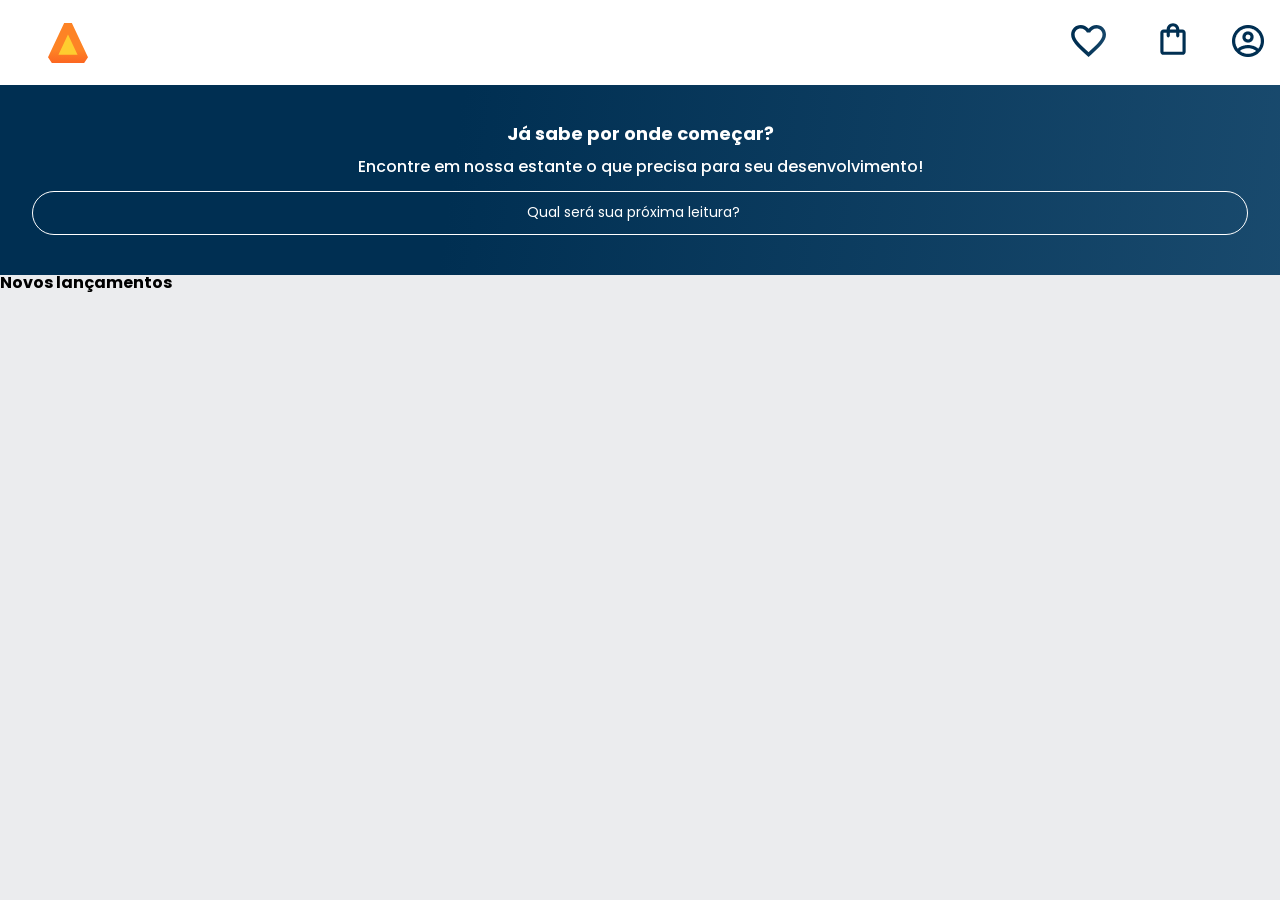
==== isa-main/index.html @ c51bbc83 "Add files via upload" ====
<!DOCTYPE html>
<html>

<head>
  <meta charset="UTF-8" />
  <meta name="viewport" content="width=device-width, initial-scale=1.0" />
  <title>AluraBooks</title>
  <link rel="stylesheet" href="reset.css" />
  <link rel="preconnect" href="https://fonts.googleapis.com" />
  <link rel="preconnect" href="https://fonts.gstatic.com" crossorigin />
  <link href="https://fonts.googleapis.com/css?family=Poppins:wght@300;400;500;700&display=swap" rel="stylesheet" />
  <link rel="stylesheet" href="styles.css" />
</head>

<body>
  <header class="cabeçalho">
    <div class="container">
      <input type="checkbox" id="menu" class="container__botao" />
      <label for="menu">
        <span class="cabeçalho__menu-hamburguer container__imagem"></span>
      </label>
      <ul class="lista-menu">
        <li class="lista-menu__titulo">Categorias</li>
        <li class="lista-menu__item">
          <a href="#" class="lista-menu__link">Programação</a>
        </li>
        <li class="lista-menu__item">
          <a href="#" class="lista-menu__link">Front-end</a>
        </li>
        <li class="lista-menu__item">
          <a href="#" class="lista-menu__link">Infraestrutura</a>
        </li>
        <li class="lista-menu__item">
          <a href="#" class="lista-menu__link">Business</a>
        </li>
        <li class="lista-menu__item">
          <a href="#" class="lista-menu__link">Design & UX</a>
        </li>
      </ul>
      <img src="img/Logo.svg" alt="Logo da Alurabooks" class="container__imagem">
    </div>
    <div class="container">
      <a href="#"><img src="img/Favoritos.svg" alt="Meus favoritos" class="container__imagem"></a>
      <a href="#"><img src="img/Compras.svg" alt="Carrinhos de compras" class="container__imagem"></a>
      <a href="#"><img src="img/Usuario.png" alt="Meu perfil" class="container__imagem"></a>
    </div>
  </header>
  <section class="banner">
    <h2 class="banner__titulo">Já sabe por onde começar?</h2>
    <p class="banner__texto">
      Encontre em nossa estante o que precisa para seu desenvolvimento!
    </p>
    <input type="search" class="banner__pesquisa" placeholder="Qual será sua próxima leitura?" />
  </section>
  <section class="carrossel">
    <h2 class="carrossel__titulo">Novos lançamentos</h2>
  </section>
</body>

</html>
---- isa-main/styles.css ----
@import url("styles/header.css");
@import url("styles/banner.css");
@import url("styles/carrossel.css");

:root {
    --cor-de-fundo: #EBECEE;
    --branco: #FFFFFF;
    --laranja: #EB9B00;
    --azul-degrade: linear-gradient(97.54deg, #002F52 35.49%, #326589 165.37%);
    --fonte-principal: "Poppins";
}

body {
    background-color: var(--cor-de-fundo);
    font-family: var(--fonte-principal);
    font-size: 16px;
    font-weight: 700;
}
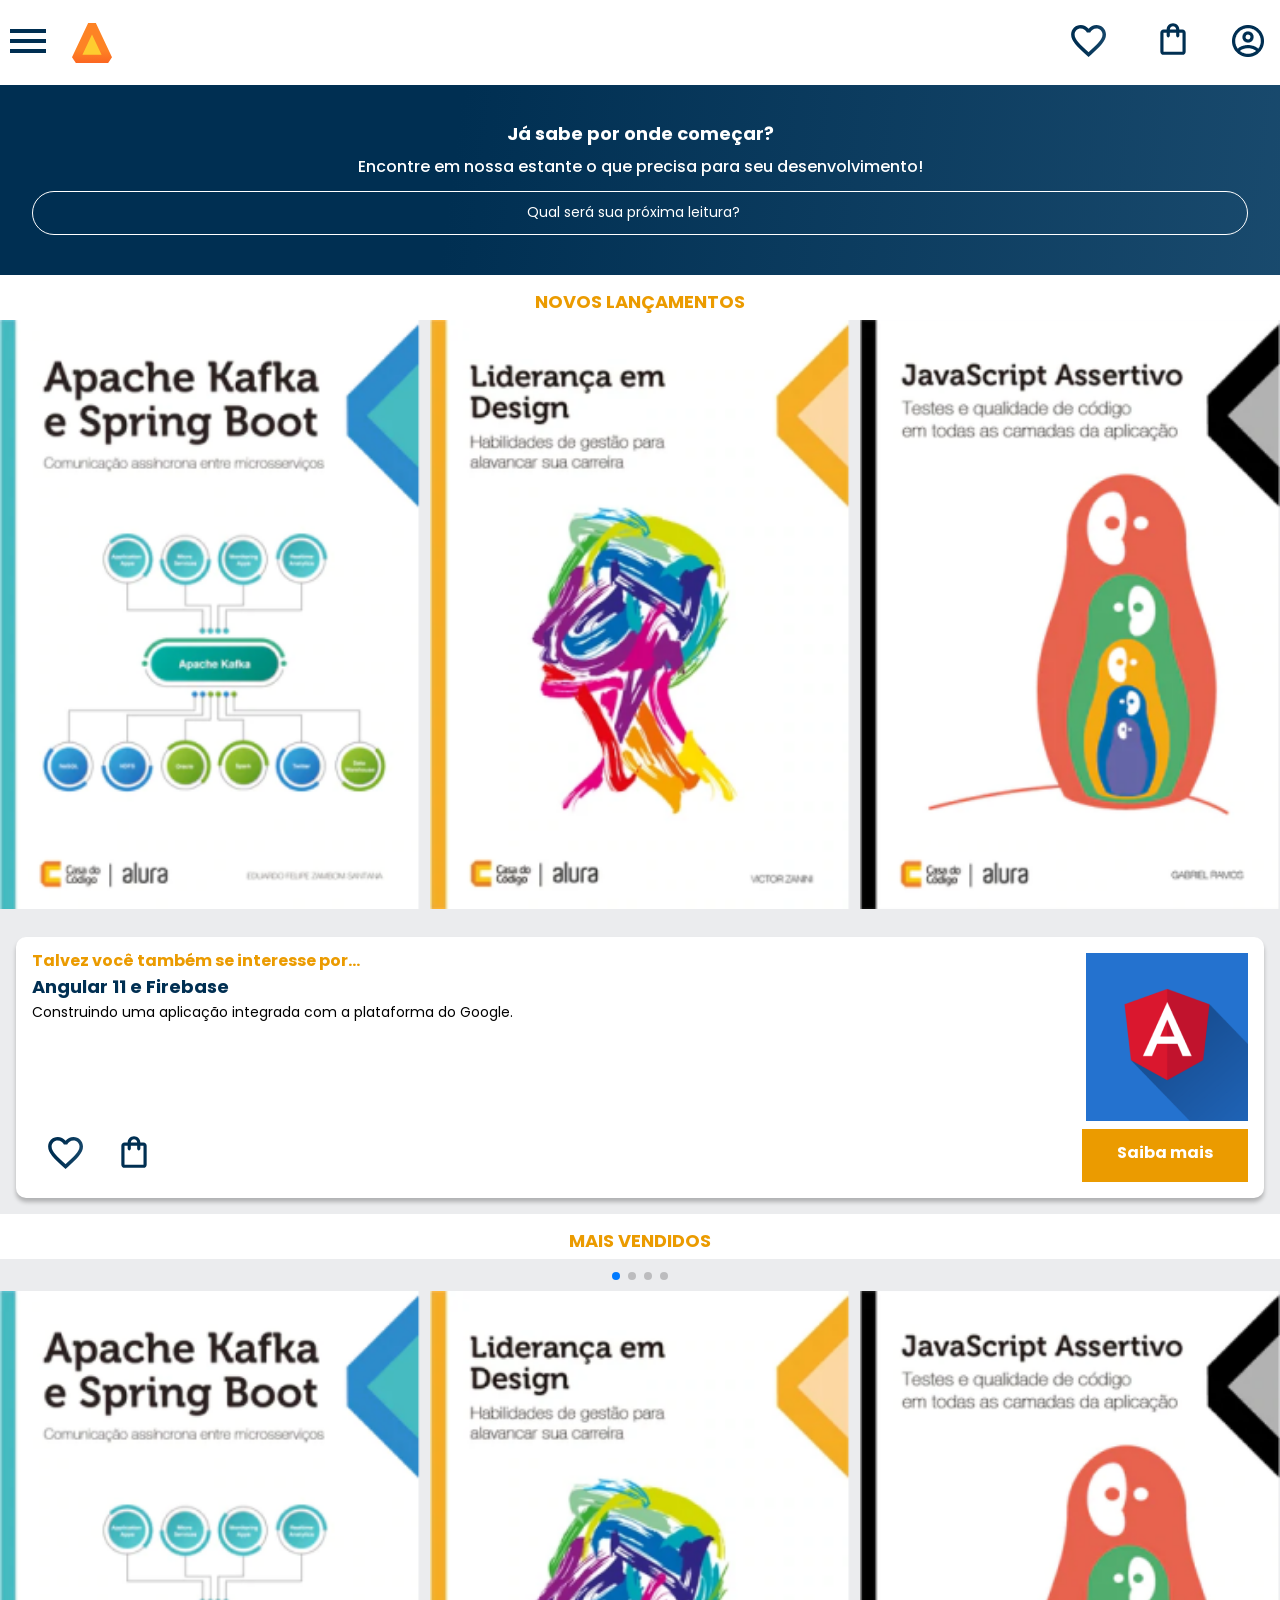
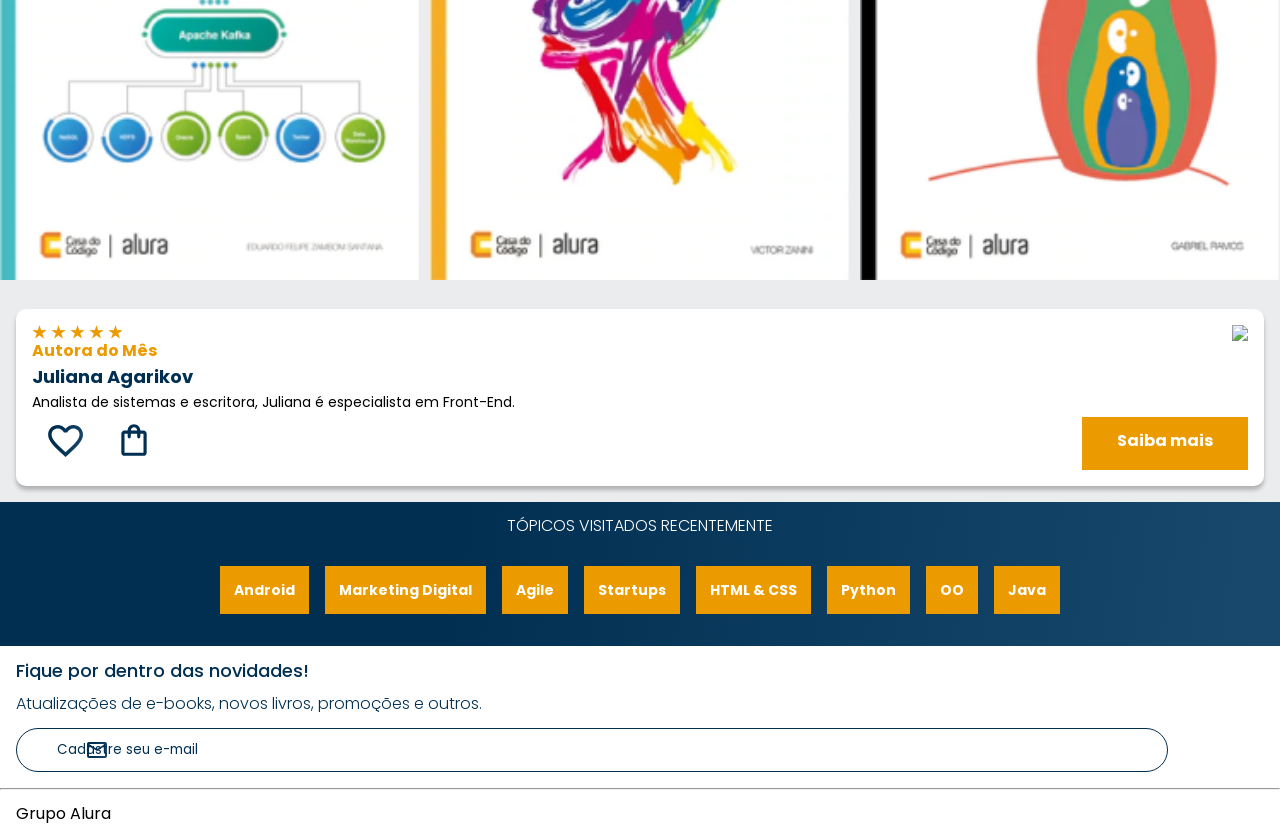
==== commit e246e7a2: "Add files via upload" ====
--- a/isa-main/index.html
+++ b/isa-main/index.html
@@ -2,20 +2,21 @@
 <html>
 
 <head>
-  <meta charset="UTF-8" />
-  <meta name="viewport" content="width=device-width, initial-scale=1.0" />
+  <meta charset="UTF-8">
+  <meta name="viewport" content="width=device-width, initial-scale=1.0">
   <title>AluraBooks</title>
-  <link rel="stylesheet" href="reset.css" />
-  <link rel="preconnect" href="https://fonts.googleapis.com" />
-  <link rel="preconnect" href="https://fonts.gstatic.com" crossorigin />
-  <link href="https://fonts.googleapis.com/css?family=Poppins:wght@300;400;500;700&display=swap" rel="stylesheet" />
-  <link rel="stylesheet" href="styles.css" />
+  <link rel="stylesheet" href="reset.css">
+  <link rel="preconnect" href="https://fonts.googleapis.com">
+  <link rel="preconnect" href="https://fonts.gstatic.com" crossorigin>
+  <link href="https://fonts.googleapis.com/css2?family=Poppins:wght@300;400;500;700&display=swap" rel="stylesheet">
+  <link rel="stylesheet" href="https://cdn.jsdelivr.net/npm/swiper@11/swiper-bundle.min.css" />
+  <link rel="stylesheet" href="styles.css">
 </head>
 
 <body>
   <header class="cabeçalho">
     <div class="container">
-      <input type="checkbox" id="menu" class="container__botao" />
+      <input type="checkbox" id="menu" class="container__botao">
       <label for="menu">
         <span class="cabeçalho__menu-hamburguer container__imagem"></span>
       </label>
@@ -45,16 +46,178 @@
       <a href="#"><img src="img/Usuario.png" alt="Meu perfil" class="container__imagem"></a>
     </div>
   </header>
+
   <section class="banner">
     <h2 class="banner__titulo">Já sabe por onde começar?</h2>
-    <p class="banner__texto">
-      Encontre em nossa estante o que precisa para seu desenvolvimento!
-    </p>
-    <input type="search" class="banner__pesquisa" placeholder="Qual será sua próxima leitura?" />
-  </section>
+    <p class="banner__texto">Encontre em nossa estante o que precisa para seu desenvolvimento!</p>
+    <input type="search" class="banner__pesquisa" placeholder="Qual será sua próxima leitura?">
+  </section>
+
   <section class="carrossel">
     <h2 class="carrossel__titulo">Novos lançamentos</h2>
-  </section>
+    <!-- Slider main container -->
+    <div class="swiper">
+      <!-- Additional required wrapper -->
+      <div class="swiper-wrapper">
+        <!-- Slides -->
+        <div class="swiper-slide"><img src="img/ApacheKafka.png"
+            alt="Livro sobre apache kafka e spring boot da alura books"></div>
+        <div class="swiper-slide"><img src="img/Liderança.png"
+            alt="Livro sobre liderança em design design da alura books"></div>
+        <div class="swiper-slide"><img src="img/Javascript.png" alt="Livro sobre javascript assertivo da alura books">
+        </div>
+        <div class="swiper-slide">
+          <img src="img/Guia Front-end.png" alt="Livro Guia front end" />
+        </div>
+        <div class="swiper-slide">
+          <img src="img/Portugol.png" alt="Livro sobre portugol" />
+        </div>
+        <div class="swiper-slide">
+          <img src="img/Acessibilidade.svg" alt="Livro sobre acessibilidade" />
+        </div>
+      </div>
+
+      <!-- If we need navigation buttons -->
+      <div class="swiper-button-prev"></div>
+      <div class="swiper-button-next"></div>
+
+    </div>
+
+    <div class="card">
+      <div class="card__descrição">
+        <div class="descrição">
+          <h3 class="descrição__titulo">Talvez você também se interesse por...</h3>
+          <h2 class="descrição__titulo-livro">Angular 11 e Firebase</h2>
+          <p class="descrição__texto">
+            Construindo uma aplicação integrada com a plataforma do Google.
+          </p>
+        </div>
+        <img src="img/Angular.png" class="descrição__imagem" />
+      </div>
+      <div class="card__botões">
+        <ul class="botões">
+          <li class="botões__item">
+            <img src="img/Favoritos.svg" alt="Favoritar livro" />
+          </li>
+          <li class="botões__item">
+            <img src="img/Compras.svg" alt="Adicionar no carrinho de compras" />
+          </li>
+        </ul>
+        <a href="#" class="botões__ancora">Saiba mais</a>
+      </div>
+    </div>
+
+  </section>
+
+  <section class=”carrossel”>
+    <h2 class="carrossel__titulo">Mais vendidos</h2>
+    <div class="swiper">
+      <!-- Additional required wrapper -->
+      <!-- If we need pagination -->
+      <div class="swiper-pagination"></div>
+
+      <div class="swiper-wrapper">
+        <!-- Slides -->
+        <div class="swiper-slide"><img src="img/ApacheKafka.png"
+            alt="Livro sobre apache kafka e spring boot da alura books"></div>
+        <div class="swiper-slide"><img src="img/Liderança.png" alt="Livro sobre liderança em design da alura books">
+        </div>
+        <div class="swiper-slide"><img src="img/Javascript.png" alt="Livro sobre javascript assertivo da alurabooks">
+        </div>
+        <div class="swiper-slide"><img src="img/Guia Front-end.png" alt="Livro Guia front end"></div>
+        <div class="swiper-slide"><img src="img/Portugol.png" alt="Livro sobre portugol"></div>
+        <div class="swiper-slide"><img src="img/Acessibilidade.svg" alt="livro sobre acessibilidade"></div>
+      </div>
+
+      <!-- If we need navigation buttons -->
+      <div class="swiper-button-prev"></div>
+      <div class="swiper-button-next"></div>
+    </div>
+
+    <div class="card">
+      <!-- 1º linha -->
+      <div class="card__descrição">
+        <!-- 1º coluna -->
+        <div class="descrição">
+          <img src="img/Estrelinhas.png" alt="Avaliação 5 estrelas">
+          <h3 class="descrição__titulo">Autora do Mês</h3>
+          <h2 class="descrição__titulo-livro">Juliana Agarikov</h2>
+          <p class="descrição__texto">Analista de sistemas e escritora, Juliana é especialista em Front-End.
+          </p>
+        </div>
+        <!-- 2º coluna -->
+        <img src="img/Escritora.svg" class="descrição__imagem">
+      </div>
+
+      <!-- 2º linha -->
+      <div class="card__botões">
+        <!-- 1º coluna -->
+        <ul class="botões">
+          <li class="botões__item"><img src="img/Favoritos.svg" alt="Favoritar livro"></li>
+          <li class="botões__item"><img src="img/Compras.svg" alt="Adicionar no carrinho de compras"></li>
+        </ul>
+        <!-- 2º coluna -->
+        <a href="#" class="botões__ancora">Saiba mais</a>
+      </div>
+    </div>
+
+
+
+  </section>
+
+  <section class="tópicos">
+    <h2 class="tópicos__titulo">TÓPICOS VISITADOS RECENTEMENTE</h2>
+    <ul class="tópicos__lista">
+      <li class="tópicos__item"><a href="#" class="tópicos__link">Android</a></li>
+      <li class="tópicos__item">
+        <a href="#" class="tópicos__link">Marketing Digital</a>
+      </li>
+      <li class="tópicos__item">
+        <a href="#" class="tópicos__link">Agile</a>
+      </li>
+      <li class="tópicos__item">
+        <a href="#" class="tópicos__link">Startups</a>
+      </li>
+      <li class="tópicos__item">
+        <a href="#" class="tópicos__link">HTML & CSS</a>
+      </li>
+      <li class="tópicos__item">
+        <a href="#" class="tópicos__link">Python</a>
+      </li>
+      <li class="tópicos__item">
+        <a href="#" class="tópicos__link">OO</a>
+      </li>
+      <li class="tópicos__item">
+        <a href="#" class="tópicos__link">Java</a>
+      </li>
+    </ul>
+  </section>
+
+  <section class="contato">
+    <h2 class="contato__titulo">Fique por dentro das novidades!</h2>
+    <p class="contato__texto">
+      Atualizações de e-books, novos livros, promoções e outros.
+    </p>
+    <input type="email" placeholder="Cadastre seu e-mail" class="contato__email" />
+  </section>
+
+  <hr />
+
+  <footer class="rodapé">
+    <h2 class="rodapé__titulo">Grupo Alura</h2>
+  </footer>
+
+  <script src="https://cdn.jsdelivr.net/npm/swiper@11/swiper-bundle.min.js"></script>
+  <script>
+    const swiper = new Swiper(".swiper", {
+      spaceBetween: 10,
+      slidesPerView: 3,
+      pagination: {
+        el: ".swiper-pagination",
+        type: "bullets",
+      },
+    });
+  </script>
 </body>
 
 </html>
--- a/isa-main/styles.css
+++ b/isa-main/styles.css
@@ -1,18 +1,22 @@
 @import url("styles/header.css");
 @import url("styles/banner.css");
 @import url("styles/carrossel.css");
+@import url("styles/topicos.css");
+@import url("styles/contato.css");
+@import url("styles/rodapé.css");
 
 :root {
     --cor-de-fundo: #EBECEE;
     --branco: #FFFFFF;
     --laranja: #EB9B00;
-    --azul-degrade: linear-gradient(97.54deg, #002F52 35.49%, #326589 165.37%);
+    --azul-degrade: linear-gradient(97.54deg, #002f52 35.49%, #326589 165.37%);
     --fonte-principal: "Poppins";
+    --azul: #002F52;
 }
 
 body {
     background-color: var(--cor-de-fundo);
     font-family: var(--fonte-principal);
     font-size: 16px;
-    font-weight: 700;
+    font-weight: 400;
 }
